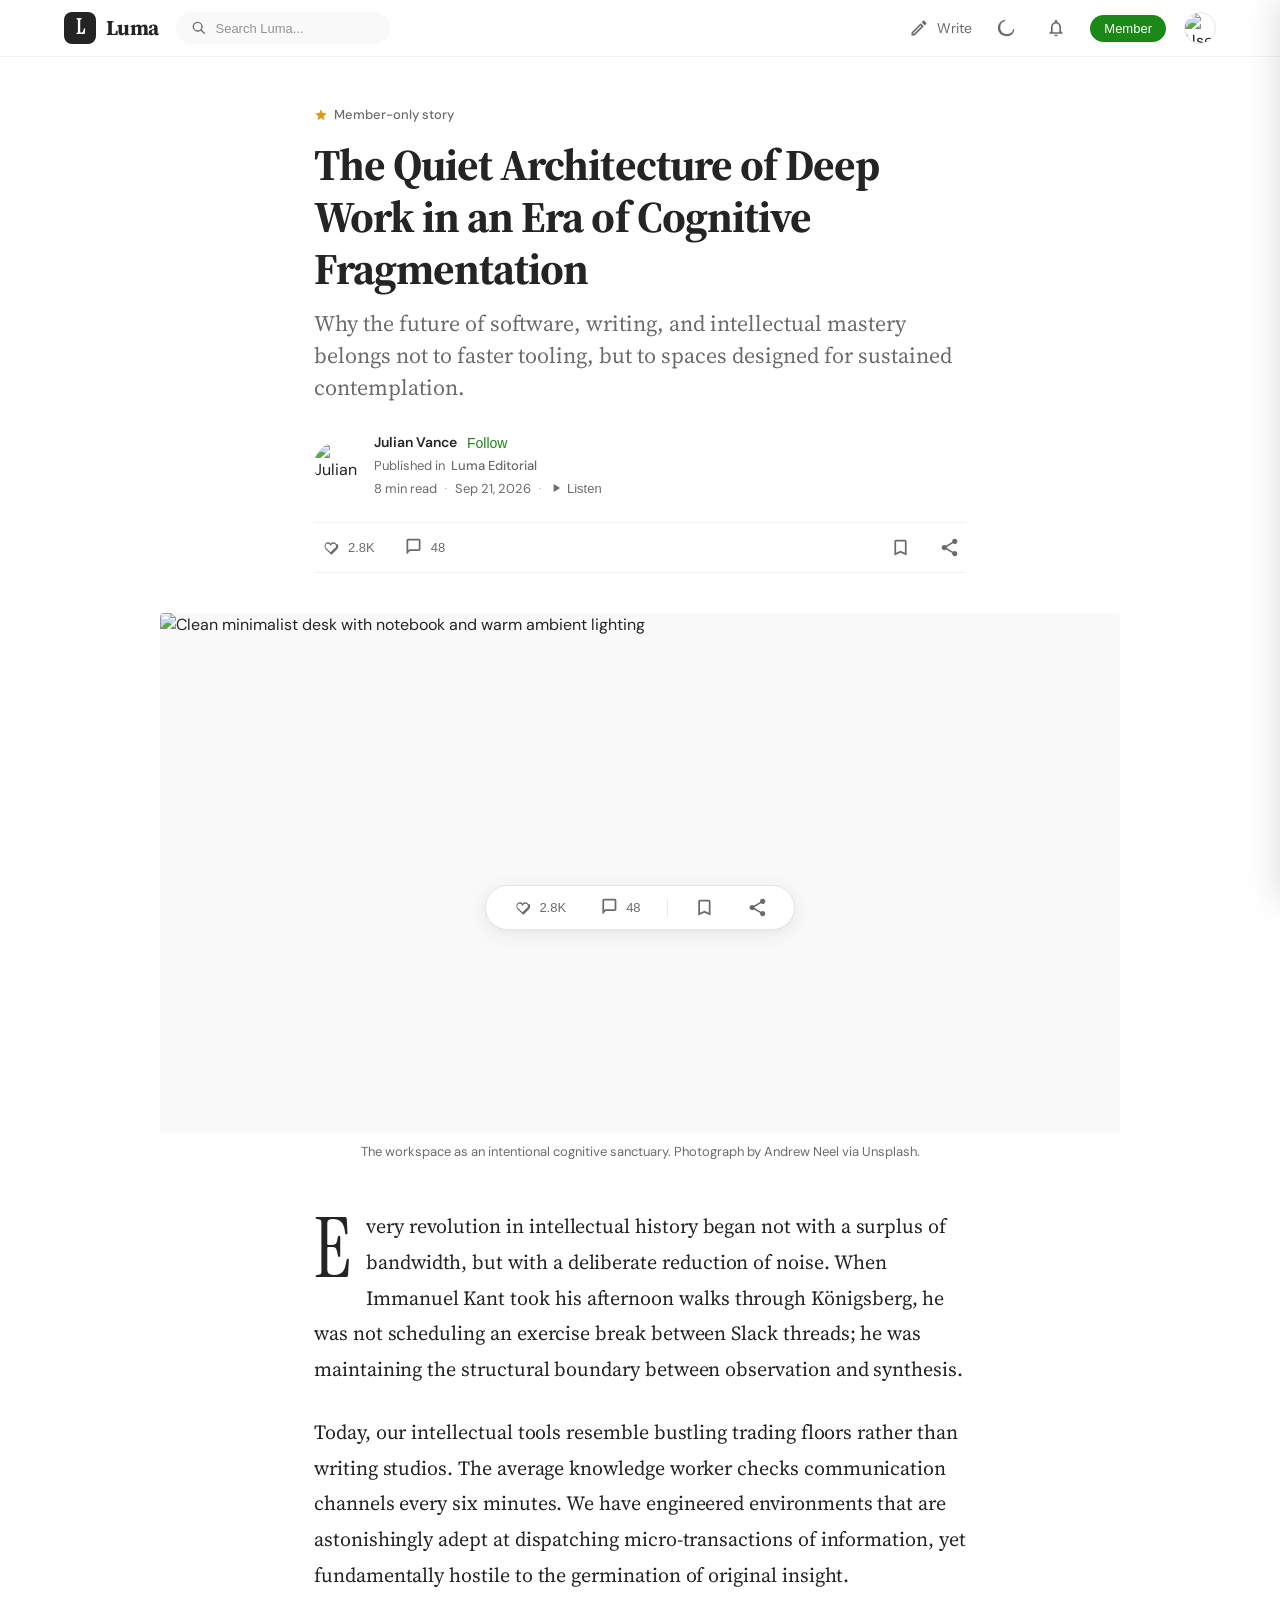
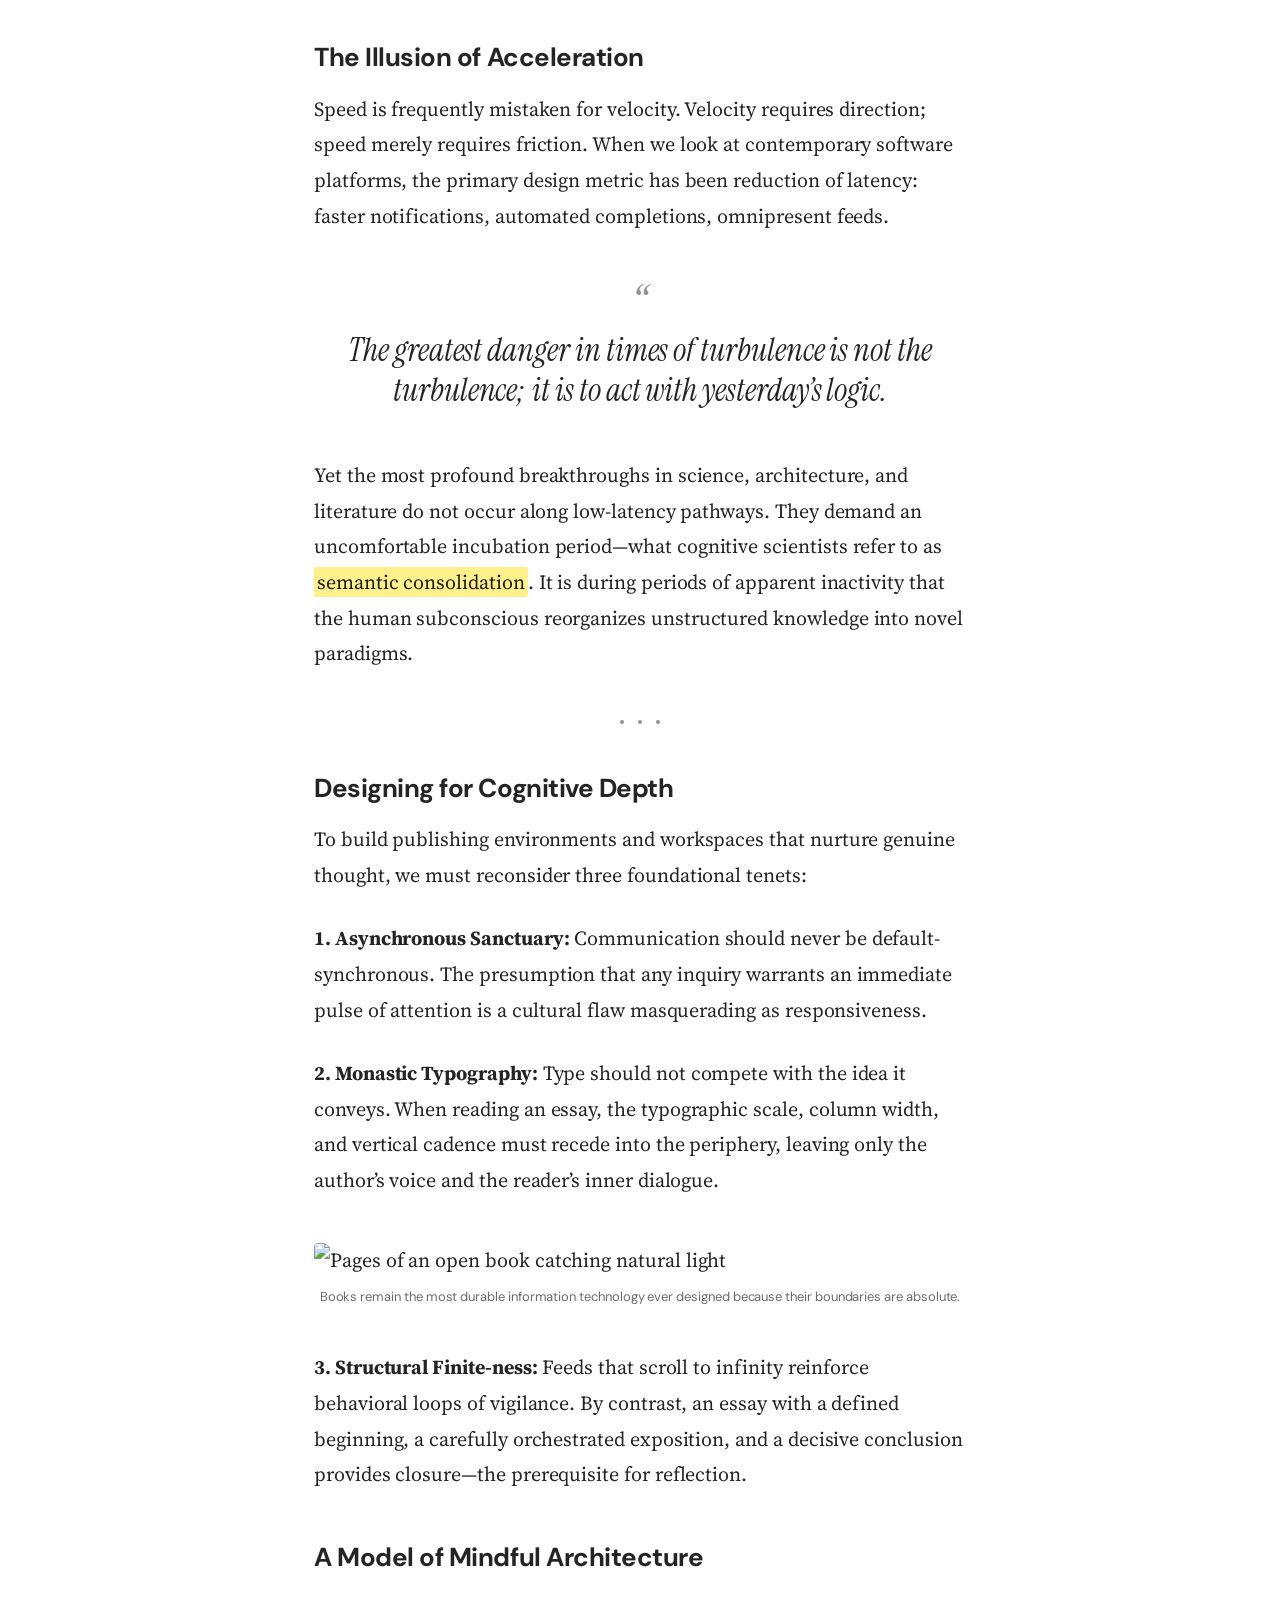
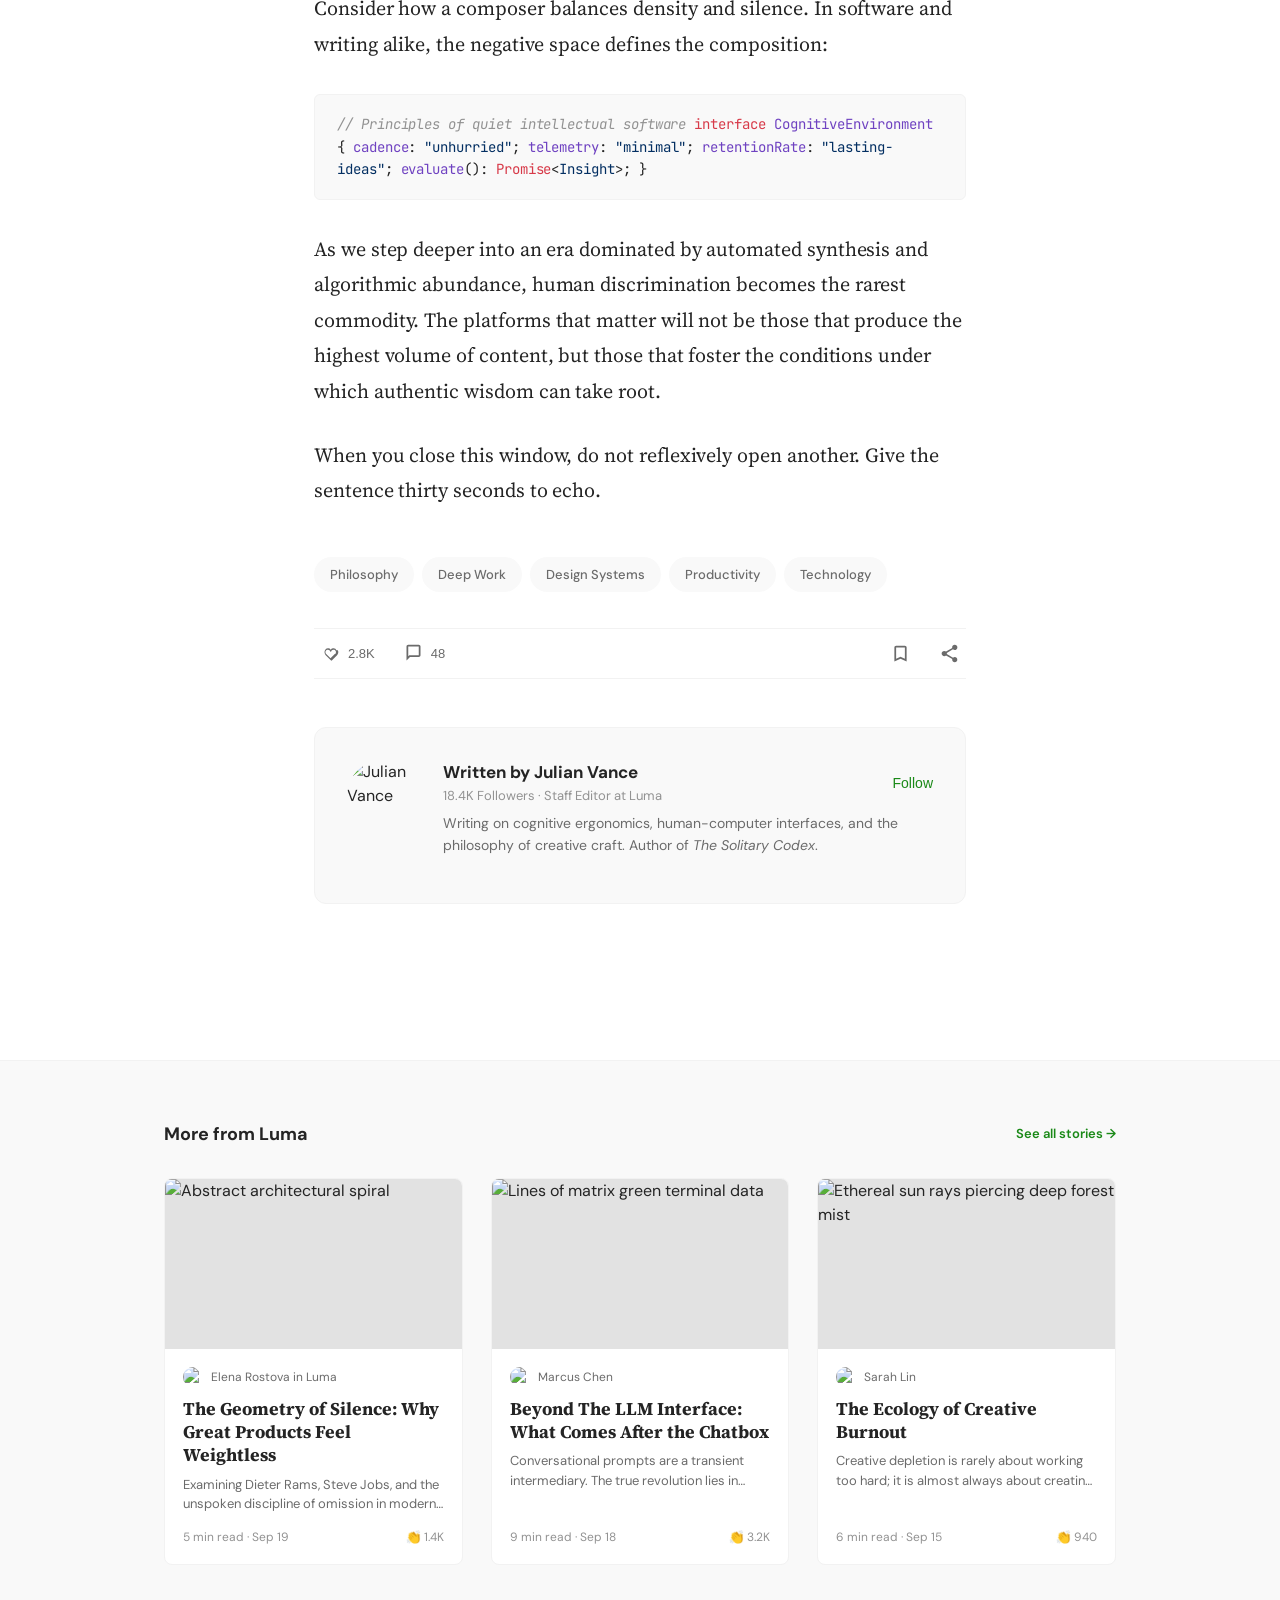
==== content.html @ 0a32ce93 "Added flies" ====
<!DOCTYPE html>
<html lang="en">
<head>
<meta charset="UTF-8">
<meta name="viewport" content="width=device-width, initial-scale=1.0">
<meta name="description" content="The Architecture of Modern Thought — An in-depth essay on cognitive clarity, deep craft, and digital spaces.">
<title>The Architecture of Modern Thought — Luma</title>
<link rel="icon" type="image/svg+xml" href="favicon.svg">

<!-- Google Fonts: Medium-grade typography pairing -->
<link rel="preconnect" href="https://fonts.googleapis.com">
<link rel="preconnect" href="https://fonts.gstatic.com" crossorigin>
<link href="https://fonts.googleapis.com/css2?family=DM+Sans:ital,opsz,wght@0,9..40,300..700;1,9..40,300..700&family=Instrument+Serif:ital@0;1&family=Source+Serif+4:ital,opsz,wght@0,8..60,300..800;1,8..60,300..800&family=JetBrains+Mono:wght@400;500&display=swap" rel="stylesheet">

<style>
/* =========================================================
   MEDIUM-STYLE DESIGN SYSTEM FOR LUMA
   ========================================================= */

:root {
    --bg: #ffffff;
    --bg-secondary: #f9f9f9;
    --surface: #ffffff;
    --text-primary: #242424;
    --text-secondary: #6b6b6b;
    --text-tertiary: #929292;
    --border-light: #f2f2f2;
    --border-subtle: #e6e6e6;
    --border-strong: #242424;
    --accent-green: #1a8917;
    --accent-green-hover: #156d12;
    --accent-green-light: #e8f3e8;
    --clap-active: #03a87c;
    --font-serif: "Source Serif 4", Georgia, Cambria, "Times New Roman", Times, serif;
    --font-sans: "DM Sans", -apple-system, BlinkMacSystemFont, "Segoe UI", Roboto, Helvetica, Arial, sans-serif;
    --font-display: "Instrument Serif", Georgia, serif;
    --font-mono: "JetBrains Mono", Menlo, Monaco, Consolas, monospace;
    --article-width: 692px;
    --breakout-width: 1000px;
    --nav-height: 57px;
    --drawer-width: 414px;
    --transition-fast: 0.15s cubic-bezier(0.2, 0, 0.2, 1);
    --transition-normal: 0.25s cubic-bezier(0.2, 0, 0.2, 1);
    --shadow-popover: 0 4px 20px rgba(0, 0, 0, 0.08), 0 1px 3px rgba(0, 0, 0, 0.04);
    --shadow-drawer: -4px 0 30px rgba(0, 0, 0, 0.12);
}

[data-theme="dark"] {
    --bg: #121212;
    --bg-secondary: #181818;
    --surface: #1e1e1e;
    --text-primary: #f0f0f0;
    --text-secondary: #a0a0a0;
    --text-tertiary: #6e6e6e;
    --border-light: #242424;
    --border-subtle: #2e2e2e;
    --border-strong: #f0f0f0;
    --accent-green: #2bb628;
    --accent-green-hover: #34cf30;
    --accent-green-light: #162916;
    --clap-active: #25d366;
    --shadow-popover: 0 4px 25px rgba(0, 0, 0, 0.5);
    --shadow-drawer: -4px 0 35px rgba(0, 0, 0, 0.6);
}

* {
    box-sizing: border-box;
    margin: 0;
    padding: 0;
}

html {
    scroll-behavior: smooth;
    text-rendering: optimizeLegibility;
    -webkit-font-smoothing: antialiased;
}

body {
    background-color: var(--bg);
    color: var(--text-primary);
    font-family: var(--font-sans);
    line-height: 1.5;
    transition: background-color var(--transition-normal), color var(--transition-normal);
}

/* Reading Progress Bar */
#readingProgress {
    position: fixed;
    top: 0;
    left: 0;
    height: 2.5px;
    width: 0%;
    background-color: var(--accent-green);
    z-index: 1100;
    transition: width 0.1s ease-out;
}

/* =========================================================
   HEADER / NAVBAR (Classic Medium Editorial Bar)
   ========================================================= */

.site-header {
    position: sticky;
    top: 0;
    z-index: 1000;
    background-color: var(--bg);
    border-bottom: 1px solid var(--border-light);
    height: var(--nav-height);
    transition: background-color var(--transition-normal), border-color var(--transition-normal);
}

.header-container {
    max-width: 1200px;
    margin: 0 auto;
    padding: 0 24px;
    height: 100%;
    display: flex;
    align-items: center;
    justify-content: space-between;
    gap: 16px;
}

.header-left {
    display: flex;
    align-items: center;
    gap: 18px;
}

.brand-link {
    display: flex;
    align-items: center;
    gap: 10px;
    text-decoration: none;
    color: inherit;
}

.brand-badge {
    width: 32px;
    height: 32px;
    background: var(--text-primary);
    color: var(--bg);
    border-radius: 8px;
    display: grid;
    place-items: center;
    font-family: var(--font-display);
    font-size: 21px;
    font-weight: bold;
    user-select: none;
}

.brand-title {
    font-family: var(--font-serif);
    font-weight: 700;
    font-size: 21px;
    letter-spacing: -0.03em;
}

.search-box {
    display: flex;
    align-items: center;
    background: var(--bg-secondary);
    border: 1px solid transparent;
    border-radius: 20px;
    padding: 7px 14px;
    gap: 8px;
    transition: border-color var(--transition-fast), background var(--transition-fast);
}

.search-box:focus-within {
    border-color: var(--border-subtle);
    background: var(--bg);
}

.search-box svg {
    width: 16px;
    height: 16px;
    fill: var(--text-secondary);
}

.search-box input {
    border: none;
    background: transparent;
    outline: none;
    font-size: 13px;
    color: var(--text-primary);
    width: 160px;
}

.search-box input::placeholder {
    color: var(--text-tertiary);
}

.header-right {
    display: flex;
    align-items: center;
    gap: 18px;
}

.write-link {
    display: inline-flex;
    align-items: center;
    gap: 8px;
    color: var(--text-secondary);
    font-size: 14px;
    text-decoration: none;
    font-weight: 400;
    transition: color var(--transition-fast);
}

.write-link:hover {
    color: var(--text-primary);
}

.write-link svg {
    width: 20px;
    height: 20px;
    fill: currentColor;
}

.icon-btn {
    background: transparent;
    border: none;
    cursor: pointer;
    color: var(--text-secondary);
    display: flex;
    align-items: center;
    justify-content: center;
    padding: 6px;
    border-radius: 50%;
    transition: color var(--transition-fast), background-color var(--transition-fast);
}

.icon-btn:hover {
    color: var(--text-primary);
    background-color: var(--bg-secondary);
}

.icon-btn svg {
    width: 20px;
    height: 20px;
    fill: currentColor;
}

.user-avatar {
    width: 32px;
    height: 32px;
    border-radius: 50%;
    object-fit: cover;
    cursor: pointer;
    border: 1px solid var(--border-subtle);
}

.upgrade-btn {
    background: var(--accent-green);
    color: #ffffff;
    border: none;
    padding: 6px 14px;
    font-size: 13px;
    font-weight: 500;
    border-radius: 18px;
    cursor: pointer;
    transition: background-color var(--transition-fast);
}

.upgrade-btn:hover {
    background: var(--accent-green-hover);
}

/* =========================================================
   MAIN ARTICLE CONTAINER
   ========================================================= */

.article-page {
    padding-top: 48px;
    padding-bottom: 96px;
}

.article-header {
    max-width: var(--article-width);
    margin: 0 auto;
    padding: 0 20px;
}

.member-badge {
    display: inline-flex;
    align-items: center;
    gap: 6px;
    font-size: 13px;
    color: var(--text-secondary);
    margin-bottom: 14px;
    font-weight: 500;
}

.member-badge svg {
    width: 14px;
    height: 14px;
    fill: #e09819;
}

.article-title {
    font-family: var(--font-serif);
    font-size: clamp(34px, 4.4vw, 44px);
    font-weight: 700;
    line-height: 1.18;
    letter-spacing: -0.022em;
    color: var(--text-primary);
    margin-bottom: 14px;
}

.article-subtitle {
    font-family: var(--font-serif);
    font-size: clamp(19px, 2.3vw, 22px);
    font-weight: 400;
    color: var(--text-secondary);
    line-height: 1.45;
    margin-bottom: 28px;
}

/* =========================================================
   AUTHOR ROW & METADATA
   ========================================================= */

.author-meta-row {
    display: flex;
    align-items: center;
    justify-content: space-between;
    gap: 16px;
    padding-bottom: 24px;
}

.author-info {
    display: flex;
    align-items: center;
    gap: 14px;
}

.author-portrait {
    width: 46px;
    height: 46px;
    border-radius: 50%;
    object-fit: cover;
}

.author-details {
    display: flex;
    flex-direction: column;
    gap: 3px;
}

.author-name-line {
    display: flex;
    align-items: center;
    gap: 10px;
}

.author-name {
    font-weight: 600;
    font-size: 14px;
    color: var(--text-primary);
    text-decoration: none;
}

.author-name:hover {
    text-decoration: underline;
}

.follow-btn {
    background: transparent;
    border: none;
    color: var(--accent-green);
    font-size: 14px;
    font-weight: 500;
    cursor: pointer;
    padding: 0;
    transition: color var(--transition-fast);
}

.follow-btn.following {
    color: var(--text-secondary);
}

.follow-btn:hover {
    color: var(--accent-green-hover);
}

.publication-info {
    font-size: 13px;
    color: var(--text-secondary);
    display: flex;
    align-items: center;
    gap: 6px;
}

.pub-link {
    color: inherit;
    text-decoration: none;
    font-weight: 500;
}

.pub-link:hover {
    text-decoration: underline;
}

.meta-details {
    font-size: 13px;
    color: var(--text-secondary);
    display: flex;
    align-items: center;
    gap: 8px;
    flex-wrap: wrap;
}

.meta-dot {
    font-size: 10px;
    color: var(--text-tertiary);
}

.listen-btn {
    background: transparent;
    border: none;
    cursor: pointer;
    display: inline-flex;
    align-items: center;
    gap: 4px;
    font-size: 13px;
    color: var(--text-secondary);
    transition: color var(--transition-fast);
}

.listen-btn:hover {
    color: var(--text-primary);
}

.listen-btn svg {
    width: 14px;
    height: 14px;
    fill: currentColor;
}

/* =========================================================
   ENGAGEMENT ACTION BARS (Top & Bottom)
   ========================================================= */

.action-bar {
    display: flex;
    align-items: center;
    justify-content: space-between;
    border-top: 1px solid var(--border-light);
    border-bottom: 1px solid var(--border-light);
    padding: 10px 0;
    margin-bottom: 40px;
    user-select: none;
}

.action-bar-left,
.action-bar-right {
    display: flex;
    align-items: center;
    gap: 16px;
}

.action-btn {
    background: transparent;
    border: none;
    cursor: pointer;
    display: inline-flex;
    align-items: center;
    gap: 7px;
    color: var(--text-secondary);
    font-size: 13px;
    font-weight: 400;
    padding: 4px 6px;
    border-radius: 4px;
    position: relative;
    transition: color var(--transition-fast);
}

.action-btn:hover {
    color: var(--text-primary);
}

.action-btn svg {
    width: 21px;
    height: 21px;
    fill: currentColor;
    transition: transform var(--transition-fast);
}

.action-btn.clapped {
    color: var(--clap-active);
}

.action-btn.clapped svg {
    transform: scale(1.1);
}

.action-btn.saved svg {
    fill: var(--text-primary);
}

/* Floating +1 Clap burst */
.clap-bubble {
    position: absolute;
    top: -24px;
    left: 8px;
    font-size: 11px;
    font-weight: 700;
    background: var(--clap-active);
    color: #ffffff;
    padding: 2px 7px;
    border-radius: 12px;
    pointer-events: none;
    animation: bubbleUp 0.65s ease-out forwards;
}

@keyframes bubbleUp {
    0% { opacity: 0; transform: translateY(8px) scale(0.7); }
    30% { opacity: 1; transform: translateY(-4px) scale(1.05); }
    100% { opacity: 0; transform: translateY(-20px) scale(0.9); }
}

/* =========================================================
   FEATURED / HERO IMAGE (Medium Breakout Style)
   ========================================================= */

.article-hero-figure {
    max-width: var(--breakout-width);
    margin: 0 auto 48px auto;
    padding: 0 20px;
}

.article-hero-img-wrap {
    width: 100%;
    border-radius: 4px;
    overflow: hidden;
    background-color: var(--bg-secondary);
    aspect-ratio: 16 / 9;
    max-height: 520px;
}

.article-hero-img-wrap img {
    width: 100%;
    height: 100%;
    object-fit: cover;
    display: block;
}

.figure-caption {
    font-size: 13px;
    color: var(--text-secondary);
    text-align: center;
    margin-top: 10px;
    font-family: var(--font-sans);
    line-height: 1.4;
}

.figure-caption a {
    color: var(--text-secondary);
    text-decoration: underline;
    text-underline-offset: 2px;
}

/* =========================================================
   ARTICLE CONTENT (Medium's Signature Reading Experience)
   ========================================================= */

.article-body {
    max-width: var(--article-width);
    margin: 0 auto;
    padding: 0 20px;
    font-family: var(--font-serif);
    font-size: 20px;
    line-height: 1.78;
    letter-spacing: -0.003em;
    color: var(--text-primary);
}

.article-body p {
    margin-bottom: 28px;
    word-break: break-word;
}

/* Drop Cap on initial paragraph */
.article-body p.lead::first-letter {
    font-family: var(--font-display);
    font-size: 5.2rem;
    float: left;
    line-height: 0.82;
    padding-right: 14px;
    padding-top: 6px;
    color: var(--text-primary);
}

.article-body h2 {
    font-family: var(--font-sans);
    font-size: 26px;
    font-weight: 700;
    line-height: 1.25;
    letter-spacing: -0.018em;
    margin-top: 48px;
    margin-bottom: 18px;
    color: var(--text-primary);
}

.article-body h3 {
    font-family: var(--font-sans);
    font-size: 21px;
    font-weight: 600;
    line-height: 1.35;
    letter-spacing: -0.012em;
    margin-top: 36px;
    margin-bottom: 14px;
    color: var(--text-primary);
}

.article-body a {
    color: var(--text-primary);
    text-decoration: underline;
    text-decoration-color: var(--text-tertiary);
    text-underline-offset: 3px;
    transition: text-decoration-color var(--transition-fast);
}

.article-body a:hover {
    text-decoration-color: var(--text-primary);
}

/* Medium Blockquote Style */
.article-body blockquote {
    border-left: 3px solid var(--text-primary);
    padding-left: 22px;
    margin: 36px 0;
    font-style: italic;
    color: var(--text-primary);
    font-size: 21px;
    line-height: 1.6;
}

/* Pullquote (Highlight thought) */
.article-body .pullquote {
    border-left: none;
    text-align: center;
    font-family: var(--font-display);
    font-size: 32px;
    line-height: 1.25;
    font-style: italic;
    color: var(--text-primary);
    margin: 48px 0;
    padding: 0 24px;
}

.article-body .pullquote::before {
    content: "“";
    font-size: 48px;
    display: block;
    line-height: 1;
    color: var(--text-tertiary);
}

/* Medium Inline Image Breakout */
.inline-figure {
    margin: 44px 0;
}

.inline-figure img {
    width: 100%;
    border-radius: 4px;
    display: block;
}

/* Three Dots Divider */
.article-divider {
    display: flex;
    align-items: center;
    justify-content: center;
    gap: 14px;
    margin: 48px 0;
}

.article-divider span {
    width: 4px;
    height: 4px;
    border-radius: 50%;
    background-color: var(--text-tertiary);
    display: inline-block;
}

/* Code Snippet Block */
.code-block {
    background: var(--bg-secondary);
    border: 1px solid var(--border-light);
    border-radius: 6px;
    padding: 18px 22px;
    font-family: var(--font-mono);
    font-size: 14px;
    line-height: 1.6;
    overflow-x: auto;
    margin: 32px 0;
    color: var(--text-primary);
}

.code-block .token-keyword { color: #d73a49; }
.code-block .token-func { color: #6f42c1; }
.code-block .token-str { color: #032f62; }
.code-block .token-comment { color: var(--text-tertiary); font-style: italic; }

/* Highlightable text */
.highlight-mark {
    background-color: #fef08a;
    color: #1e1e1e;
    padding: 1px 3px;
    border-radius: 2px;
}

[data-theme="dark"] .highlight-mark {
    background-color: #854d0e;
    color: #ffffff;
}

/* =========================================================
   ARTICLE FOOTER & TOPIC TAGS
   ========================================================= */

.article-footer {
    max-width: var(--article-width);
    margin: 48px auto 0 auto;
    padding: 0 20px;
}

.topic-tags {
    display: flex;
    flex-wrap: wrap;
    gap: 8px;
    margin-bottom: 36px;
}

.tag-pill {
    background: var(--bg-secondary);
    color: var(--text-secondary);
    font-size: 13px;
    font-weight: 500;
    padding: 8px 16px;
    border-radius: 20px;
    text-decoration: none;
    transition: background-color var(--transition-fast), color var(--transition-fast);
}

.tag-pill:hover {
    background: var(--border-subtle);
    color: var(--text-primary);
}

/* =========================================================
   AUTHOR SPOTLIGHT CARD
   ========================================================= */

.author-card-box {
    background: var(--bg-secondary);
    border-radius: 12px;
    padding: 32px;
    display: flex;
    gap: 24px;
    margin-top: 48px;
    margin-bottom: 60px;
    border: 1px solid var(--border-light);
}

.author-card-avatar {
    width: 72px;
    height: 72px;
    border-radius: 50%;
    object-fit: cover;
    flex-shrink: 0;
}

.author-card-content {
    flex-grow: 1;
}

.author-card-top {
    display: flex;
    align-items: center;
    justify-content: space-between;
    margin-bottom: 8px;
}

.author-card-name {
    font-size: 17px;
    font-weight: 700;
    color: var(--text-primary);
}

.author-card-bio {
    font-size: 14px;
    color: var(--text-secondary);
    line-height: 1.55;
    margin-bottom: 14px;
}

.author-card-stats {
    font-size: 13px;
    color: var(--text-tertiary);
    display: flex;
    align-items: center;
    gap: 16px;
}

/* =========================================================
   MORE FROM LUMA (Editorial Recommendations)
   ========================================================= */

.more-section {
    background: var(--bg-secondary);
    border-top: 1px solid var(--border-light);
    padding: 60px 0;
}

.more-container {
    max-width: var(--breakout-width);
    margin: 0 auto;
    padding: 0 24px;
}

.more-heading {
    font-size: 18px;
    font-weight: 700;
    margin-bottom: 30px;
    color: var(--text-primary);
    display: flex;
    align-items: center;
    justify-content: space-between;
}

.more-grid {
    display: grid;
    grid-template-columns: repeat(auto-fit, minmax(280px, 1fr));
    gap: 28px;
}

.more-card {
    background: var(--bg);
    border: 1px solid var(--border-light);
    border-radius: 8px;
    overflow: hidden;
    display: flex;
    flex-direction: column;
    text-decoration: none;
    color: inherit;
    transition: transform var(--transition-fast), box-shadow var(--transition-fast);
}

.more-card:hover {
    transform: translateY(-4px);
    box-shadow: var(--shadow-popover);
}

.more-card-img {
    height: 170px;
    width: 100%;
    object-fit: cover;
    background: #e2e2e2;
}

.more-card-body {
    padding: 18px;
    display: flex;
    flex-direction: column;
    flex-grow: 1;
}

.more-card-author {
    display: flex;
    align-items: center;
    gap: 8px;
    font-size: 12px;
    color: var(--text-secondary);
    margin-bottom: 10px;
}

.more-card-author img {
    width: 20px;
    height: 20px;
    border-radius: 50%;
}

.more-card-title {
    font-family: var(--font-serif);
    font-size: 18px;
    font-weight: 700;
    line-height: 1.3;
    margin-bottom: 8px;
    color: var(--text-primary);
}

.more-card-snippet {
    font-size: 13px;
    color: var(--text-secondary);
    line-height: 1.5;
    margin-bottom: 14px;
    display: -webkit-box;
    -webkit-line-clamp: 2;
    -webkit-box-orient: vertical;
    overflow: hidden;
}

.more-card-footer {
    margin-top: auto;
    display: flex;
    align-items: center;
    justify-content: space-between;
    font-size: 12px;
    color: var(--text-tertiary);
}

/* =========================================================
   RESPONSES DRAWER (Medium-Style Comments Panel)
   ========================================================= */

.drawer-backdrop {
    position: fixed;
    inset: 0;
    background: rgba(0, 0, 0, 0.4);
    z-index: 2000;
    opacity: 0;
    visibility: hidden;
    transition: opacity var(--transition-normal);
}

.drawer-backdrop.active {
    opacity: 1;
    visibility: visible;
}

.responses-drawer {
    position: fixed;
    top: 0;
    right: 0;
    width: min(var(--drawer-width), 100vw);
    height: 100vh;
    background: var(--bg);
    box-shadow: var(--shadow-drawer);
    z-index: 2100;
    transform: translateX(100%);
    transition: transform var(--transition-normal);
    display: flex;
    flex-direction: column;
}

.responses-drawer.active {
    transform: translateX(0);
}

.drawer-header {
    padding: 20px 24px;
    border-bottom: 1px solid var(--border-light);
    display: flex;
    align-items: center;
    justify-content: space-between;
}

.drawer-header h3 {
    font-size: 18px;
    font-weight: 700;
    color: var(--text-primary);
}

.drawer-body {
    padding: 24px;
    overflow-y: auto;
    flex-grow: 1;
}

.comment-editor {
    background: var(--bg-secondary);
    border: 1px solid var(--border-subtle);
    border-radius: 8px;
    padding: 14px;
    margin-bottom: 28px;
}

.comment-author-row {
    display: flex;
    align-items: center;
    gap: 10px;
    margin-bottom: 12px;
}

.comment-author-row img {
    width: 28px;
    height: 28px;
    border-radius: 50%;
}

.comment-author-row span {
    font-size: 13px;
    font-weight: 600;
    color: var(--text-primary);
}

.comment-textarea {
    width: 100%;
    border: none;
    background: transparent;
    outline: none;
    font-family: inherit;
    font-size: 14px;
    color: var(--text-primary);
    resize: vertical;
    min-height: 70px;
}

.comment-textarea::placeholder {
    color: var(--text-tertiary);
}

.comment-actions {
    display: flex;
    align-items: center;
    justify-content: flex-end;
    gap: 10px;
    margin-top: 10px;
}

.comment-cancel {
    background: transparent;
    border: none;
    color: var(--text-secondary);
    font-size: 13px;
    cursor: pointer;
    padding: 6px 12px;
}

.comment-submit {
    background: var(--accent-green);
    color: #ffffff;
    border: none;
    border-radius: 16px;
    padding: 6px 16px;
    font-size: 13px;
    font-weight: 500;
    cursor: pointer;
    transition: background-color var(--transition-fast);
}

.comment-submit:hover {
    background: var(--accent-green-hover);
}

.comments-list {
    display: flex;
    flex-direction: column;
    gap: 22px;
}

.comment-item {
    border-bottom: 1px solid var(--border-light);
    padding-bottom: 20px;
}

.comment-item-header {
    display: flex;
    align-items: center;
    justify-content: space-between;
    margin-bottom: 8px;
}

.comment-user {
    display: flex;
    align-items: center;
    gap: 10px;
}

.comment-user img {
    width: 32px;
    height: 32px;
    border-radius: 50%;
}

.comment-user-name {
    font-size: 13px;
    font-weight: 600;
    color: var(--text-primary);
}

.comment-user-date {
    font-size: 12px;
    color: var(--text-tertiary);
}

.comment-content {
    font-size: 14px;
    color: var(--text-primary);
    line-height: 1.55;
    margin-bottom: 10px;
}

.comment-footer-actions {
    display: flex;
    align-items: center;
    gap: 16px;
}

.comment-clap-btn {
    background: transparent;
    border: none;
    cursor: pointer;
    display: inline-flex;
    align-items: center;
    gap: 5px;
    font-size: 12px;
    color: var(--text-secondary);
}

.comment-clap-btn svg {
    width: 15px;
    height: 15px;
    fill: currentColor;
}

/* =========================================================
   FLOATING BOTTOM BAR (Medium-style dynamic reading bar)
   ========================================================= */

.floating-bottom-bar {
    position: fixed;
    bottom: 24px;
    left: 50%;
    transform: translateX(-50%) translateY(120%);
    background: var(--bg);
    border: 1px solid var(--border-subtle);
    box-shadow: var(--shadow-popover);
    border-radius: 30px;
    padding: 7px 20px;
    display: flex;
    align-items: center;
    gap: 20px;
    z-index: 900;
    transition: transform var(--transition-normal);
}

.floating-bottom-bar.visible {
    transform: translateX(-50%) translateY(0);
}

.floating-divider {
    height: 18px;
    width: 1px;
    background-color: var(--border-subtle);
}

/* Toast Message */
.toast-notice {
    position: fixed;
    bottom: 30px;
    right: 30px;
    background: var(--text-primary);
    color: var(--bg);
    padding: 10px 18px;
    border-radius: 8px;
    font-size: 13px;
    font-weight: 500;
    box-shadow: var(--shadow-popover);
    opacity: 0;
    transform: translateY(12px);
    transition: opacity 0.25s, transform 0.25s;
    pointer-events: none;
    z-index: 3000;
}

.toast-notice.visible {
    opacity: 1;
    transform: translateY(0);
}

/* =========================================================
   RESPONSIVE DESIGN
   ========================================================= */

@media (max-width: 768px) {
    .search-box {
        display: none;
    }
    
    .article-title {
        font-size: 30px;
    }
    
    .article-subtitle {
        font-size: 18px;
    }
    
    .article-body {
        font-size: 18px;
        line-height: 1.72;
    }
    
    .author-card-box {
        flex-direction: column;
        padding: 22px;
    }
    
    .floating-bottom-bar {
        width: calc(100% - 32px);
        justify-content: space-around;
        bottom: 16px;
    }
}
</style>
</head>

<body>

<!-- Reading Progress indicator -->
<div id="readingProgress"></div>

<!-- =========================================================
     SITE HEADER (Medium Top Navigation)
     ========================================================= -->
<header class="site-header">
    <div class="header-container">
        <div class="header-left">
            <a href="index.html" class="brand-link" title="Return to Luma Home">
                <div class="brand-badge">L</div>
                <span class="brand-title">Luma</span>
            </a>

            <div class="search-box">
                <svg viewBox="0 0 24 24"><path d="M10 2.5a7.5 7.5 0 0 1 5.964 12.048l4.744 4.744a1 1 0 0 1-1.414 1.414l-4.744-4.744A7.5 7.5 0 1 1 10 2.5zm0 2a5.5 5.5 0 1 0 0 11 5.5 5.5 0 0 0 0-11z"/></svg>
                <input type="text" placeholder="Search Luma...">
            </div>
        </div>

        <div class="header-right">
            <a href="index.html#publish" class="write-link" title="Write a story">
                <svg viewBox="0 0 24 24"><path d="M14.06 9.02l.92.92L5.92 19H5v-.92l9.06-9.06M17.66 3c-.25 0-.51.1-.7.29l-1.83 1.83 3.75 3.75 1.83-1.83a.996.996 0 0 0 0-1.41l-2.34-2.34c-.2-.2-.45-.29-.71-.29zm-3.6 3.19L3 17.25V21h3.75L17.81 9.94l-3.75-3.75z"/></svg>
                <span>Write</span>
            </a>

            <!-- Theme Toggle -->
            <button class="icon-btn" id="themeToggleBtn" title="Toggle Light/Dark Theme" aria-label="Toggle Theme">
                <svg id="themeIconSun" style="display:none;" viewBox="0 0 24 24"><path d="M12 4.5a1 1 0 0 1 1-1h0a1 1 0 0 1 1 1V6a1 1 0 0 1-1 1h0a1 1 0 0 1-1-1V4.5zM12 17a1 1 0 0 1 1 1v1.5a1 1 0 0 1-1 1h0a1 1 0 0 1-1-1V18a1 1 0 0 1 1-1zm8.5-6a1 1 0 0 1 1 1h0a1 1 0 0 1-1 1H19a1 1 0 0 1-1-1h0a1 1 0 0 1 1-1h1.5zM6 12a1 1 0 0 1-1 1H3.5a1 1 0 0 1-1-1h0a1 1 0 0 1 1-1H5a1 1 0 0 1 1 1zm11.364-5.364a1 1 0 0 1 1.414 0h0a1 1 0 0 1 0 1.414L17.72 9.108a1 1 0 0 1-1.415-1.414l1.06-1.058zM6.636 17.364a1 1 0 0 1 1.414 0h0a1 1 0 0 1 0 1.414l-1.06 1.06a1 1 0 0 1-1.414-1.414l1.06-1.06zm12.142 1.414a1 1 0 0 1-1.414 1.414l-1.06-1.06a1 1 0 0 1 1.414-1.414l1.06 1.06zM7.697 7.697a1 1 0 0 1-1.414-1.414l1.06-1.06a1 1 0 0 1 1.414 1.414l-1.06 1.06zM12 8a4 4 0 1 0 0 8 4 4 0 0 0 0-8z"/></svg>
                <svg id="themeIconMoon" viewBox="0 0 24 24"><path d="M12.3 2a10 10 0 0 0-.19 20 10.04 10.04 0 0 0 9.89-7.58 1 1 0 0 0-1.21-1.22 8 8 0 1 1-9.7-9.7 1 1 0 0 0-1.21-1.22A10.1 10.1 0 0 0 12.3 2z"/></svg>
            </button>

            <!-- Notifications -->
            <button class="icon-btn" title="Notifications" aria-label="Notifications">
                <svg viewBox="0 0 24 24"><path d="M12 22c1.1 0 2-.9 2-2h-4c0 1.1.9 2 2 2zm6-6v-5c0-3.07-1.63-5.64-4.5-6.32V4c0-.83-.67-1.5-1.5-1.5s-1.5.67-1.5 1.5v.68C7.64 5.36 6 7.92 6 11v5l-2 2v1h16v-1l-2-2zm-2 1H8v-6c0-2.48 1.51-4.5 4-4.5s4 2.02 4 4.5v6z"/></svg>
            </button>

            <button class="upgrade-btn">Member</button>

            <img class="user-avatar" src="https://images.unsplash.com/photo-1534528741775-53994a69daeb?auto=format&fit=crop&w=120&q=80" alt="User Profile" title="Account profile">
        </div>
    </div>
</header>

<!-- =========================================================
     ARTICLE READING CONTENT
     ========================================================= -->
<main class="article-page">
    <article>
        <!-- Header -->
        <header class="article-header">
            <div class="member-badge">
                <svg viewBox="0 0 24 24"><path d="M12 17.27L18.18 21l-1.64-7.03L22 9.24l-7.19-.61L12 2 9.19 8.63 2 9.24l5.46 4.73L5.82 21z"/></svg>
                <span>Member-only story</span>
            </div>

            <h1 class="article-title">The Quiet Architecture of Deep Work in an Era of Cognitive Fragmentation</h1>

            <p class="article-subtitle">
                Why the future of software, writing, and intellectual mastery belongs not to faster tooling, but to spaces designed for sustained contemplation.
            </p>

            <!-- Author info line -->
            <div class="author-meta-row">
                <div class="author-info">
                    <img class="author-portrait" src="https://images.unsplash.com/photo-1507003211169-0a1dd7228f2d?auto=format&fit=crop&w=150&q=80" alt="Julian Vance">
                    <div class="author-details">
                        <div class="author-name-line">
                            <a href="#author" class="author-name">Julian Vance</a>
                            <button class="follow-btn" id="topFollowBtn">Follow</button>
                        </div>
                        <div class="publication-info">
                            <span>Published in</span>
                            <a href="index.html" class="pub-link">Luma Editorial</a>
                        </div>
                        <div class="meta-details">
                            <span>8 min read</span>
                            <span class="meta-dot">·</span>
                            <span>Sep 21, 2026</span>
                            <span class="meta-dot">·</span>
                            <button class="listen-btn" id="listenBtn">
                                <svg viewBox="0 0 24 24"><path d="M8 5v14l11-7z"/></svg>
                                <span>Listen</span>
                            </button>
                        </div>
                    </div>
                </div>
            </div>

            <!-- Top Action Bar -->
            <div class="action-bar" id="topActionBar">
                <div class="action-bar-left">
                    <button class="action-btn clap-action-btn" title="Clap for this story">
                        <svg viewBox="0 0 24 24"><path d="M18.8 8.41a3.53 3.53 0 0 0-3.32-2.31h-.34a3.5 3.5 0 0 0-2.88 1.5 3.5 3.5 0 0 0-2.89-1.5h-.34A3.53 3.53 0 0 0 5.7 8.41c-.96 1.77-.6 4.07.87 5.56l5.77 5.86a.996.996 0 0 0 1.41 0l5.77-5.86c1.47-1.49 1.83-3.79.87-5.56zm-1.89 4.15L12 17.55l-4.91-4.99c-.93-.94-1.16-2.39-.56-3.51.54-1.02 1.6-1.57 2.76-1.46 1.13.11 2.07.89 2.42 1.99.16.49.88.49 1.04 0 .35-1.1 1.29-1.88 2.42-1.99 1.16-.11 2.22.44 2.76 1.46.6 1.12.37 2.57-.56 3.51z"/></svg>
                        <span class="clap-count">2.8K</span>
                    </button>

                    <button class="action-btn comment-action-btn" title="View responses">
                        <svg viewBox="0 0 24 24"><path d="M18 2H6c-1.1 0-2 .9-2 2v16l4-4h10c1.1 0 2-.9 2-2V4c0-1.1-.9-2-2-2zm0 12H7.17L6 15.17V4h12v10z"/></svg>
                        <span class="comment-count">48</span>
                    </button>
                </div>

                <div class="action-bar-right">
                    <button class="action-btn bookmark-action-btn" title="Save story">
                        <svg viewBox="0 0 24 24"><path d="M17 3H7c-1.1 0-2 .9-2 2v16l7-3 7 3V5c0-1.1-.9-2-2-2zm0 15l-5-2.18L7 18V5h10v13z"/></svg>
                    </button>

                    <button class="action-btn share-action-btn" title="Copy share link">
                        <svg viewBox="0 0 24 24"><path d="M18 16.08c-.76 0-1.44.3-1.96.77L8.91 12.7c.05-.23.09-.46.09-.7s-.04-.47-.09-.7l7.05-4.11c.54.5 1.25.81 2.04.81 1.66 0 3-1.34 3-3s-1.34-3-3-3-3 1.34-3 3c0 .24.04.47.09.7L8.04 9.81C7.5 9.31 6.79 9 6 9c-1.66 0-3 1.34-3 3s1.34 3 3 3c.79 0 1.5-.31 2.04-.81l7.12 4.16c-.05.21-.08.43-.08.65 0 1.61 1.31 2.92 2.92 2.92s2.92-1.31 2.92-2.92c0-1.61-1.31-2.92-2.92-2.92z"/></svg>
                    </button>
                </div>
            </div>
        </header>

        <!-- Hero Breakout Figure -->
        <figure class="article-hero-figure">
            <div class="article-hero-img-wrap">
                <img src="https://images.unsplash.com/photo-1499750310107-5fef28a66643?auto=format&fit=crop&w=1600&q=85" alt="Clean minimalist desk with notebook and warm ambient lighting">
            </div>
            <figcaption class="figure-caption">
                The workspace as an intentional cognitive sanctuary. Photograph by Andrew Neel via Unsplash.
            </figcaption>
        </figure>

        <!-- Main Body Prose -->
        <div class="article-body">
            <p class="lead">
                Every revolution in intellectual history began not with a surplus of bandwidth, but with a deliberate reduction of noise. When Immanuel Kant took his afternoon walks through Königsberg, he was not scheduling an exercise break between Slack threads; he was maintaining the structural boundary between observation and synthesis.
            </p>

            <p>
                Today, our intellectual tools resemble bustling trading floors rather than writing studios. The average knowledge worker checks communication channels every six minutes. We have engineered environments that are astonishingly adept at dispatching micro-transactions of information, yet fundamentally hostile to the germination of original insight.
            </p>

            <h2>The Illusion of Acceleration</h2>

            <p>
                Speed is frequently mistaken for velocity. Velocity requires direction; speed merely requires friction. When we look at contemporary software platforms, the primary design metric has been reduction of latency: faster notifications, automated completions, omnipresent feeds.
            </p>

            <blockquote class="pullquote">
                The greatest danger in times of turbulence is not the turbulence; it is to act with yesterday’s logic.
            </blockquote>

            <p>
                Yet the most profound breakthroughs in science, architecture, and literature do not occur along low-latency pathways. They demand an uncomfortable incubation period—what cognitive scientists refer to as <span class="highlight-mark">semantic consolidation</span>. It is during periods of apparent inactivity that the human subconscious reorganizes unstructured knowledge into novel paradigms.
            </p>

            <div class="article-divider">
                <span></span><span></span><span></span>
            </div>

            <h2>Designing for Cognitive Depth</h2>

            <p>
                To build publishing environments and workspaces that nurture genuine thought, we must reconsider three foundational tenets:
            </p>

            <p>
                <strong>1. Asynchronous Sanctuary:</strong> Communication should never be default-synchronous. The presumption that any inquiry warrants an immediate pulse of attention is a cultural flaw masquerading as responsiveness.
            </p>

            <p>
                <strong>2. Monastic Typography:</strong> Type should not compete with the idea it conveys. When reading an essay, the typographic scale, column width, and vertical cadence must recede into the periphery, leaving only the author’s voice and the reader’s inner dialogue.
            </p>

            <!-- Inline Graphic / Visual Break -->
            <figure class="inline-figure">
                <img src="https://images.unsplash.com/photo-1457369804613-52c61a468e7d?auto=format&fit=crop&w=1200&q=80" alt="Pages of an open book catching natural light">
                <figcaption class="figure-caption">Books remain the most durable information technology ever designed because their boundaries are absolute.</figcaption>
            </figure>

            <p>
                <strong>3. Structural Finite-ness:</strong> Feeds that scroll to infinity reinforce behavioral loops of vigilance. By contrast, an essay with a defined beginning, a carefully orchestrated exposition, and a decisive conclusion provides closure—the prerequisite for reflection.
            </p>

            <h2>A Model of Mindful Architecture</h2>

            <p>
                Consider how a composer balances density and silence. In software and writing alike, the negative space defines the composition:
            </p>

            <div class="code-block">
<span class="token-comment">// Principles of quiet intellectual software</span>
<span class="token-keyword">interface</span> <span class="token-func">CognitiveEnvironment</span> {
    <span class="token-func">cadence</span>: <span class="token-str">"unhurried"</span>;
    <span class="token-func">telemetry</span>: <span class="token-str">"minimal"</span>;
    <span class="token-func">retentionRate</span>: <span class="token-str">"lasting-ideas"</span>;
    <span class="token-func">evaluate</span>(): <span class="token-keyword">Promise</span>&lt;<span class="token-str">Insight</span>&gt;;
}
            </div>

            <p>
                As we step deeper into an era dominated by automated synthesis and algorithmic abundance, human discrimination becomes the rarest commodity. The platforms that matter will not be those that produce the highest volume of content, but those that foster the conditions under which authentic wisdom can take root.
            </p>

            <p>
                When you close this window, do not reflexively open another. Give the sentence thirty seconds to echo.
            </p>
        </div>

        <!-- Article Footer / Topic Tags -->
        <footer class="article-footer">
            <div class="topic-tags">
                <a href="#tag" class="tag-pill">Philosophy</a>
                <a href="#tag" class="tag-pill">Deep Work</a>
                <a href="#tag" class="tag-pill">Design Systems</a>
                <a href="#tag" class="tag-pill">Productivity</a>
                <a href="#tag" class="tag-pill">Technology</a>
            </div>

            <!-- Bottom Action Bar -->
            <div class="action-bar">
                <div class="action-bar-left">
                    <button class="action-btn clap-action-btn" title="Clap for this story">
                        <svg viewBox="0 0 24 24"><path d="M18.8 8.41a3.53 3.53 0 0 0-3.32-2.31h-.34a3.5 3.5 0 0 0-2.88 1.5 3.5 3.5 0 0 0-2.89-1.5h-.34A3.53 3.53 0 0 0 5.7 8.41c-.96 1.77-.6 4.07.87 5.56l5.77 5.86a.996.996 0 0 0 1.41 0l5.77-5.86c1.47-1.49 1.83-3.79.87-5.56zm-1.89 4.15L12 17.55l-4.91-4.99c-.93-.94-1.16-2.39-.56-3.51.54-1.02 1.6-1.57 2.76-1.46 1.13.11 2.07.89 2.42 1.99.16.49.88.49 1.04 0 .35-1.1 1.29-1.88 2.42-1.99 1.16-.11 2.22.44 2.76 1.46.6 1.12.37 2.57-.56 3.51z"/></svg>
                        <span class="clap-count">2.8K</span>
                    </button>

                    <button class="action-btn comment-action-btn" title="View responses">
                        <svg viewBox="0 0 24 24"><path d="M18 2H6c-1.1 0-2 .9-2 2v16l4-4h10c1.1 0 2-.9 2-2V4c0-1.1-.9-2-2-2zm0 12H7.17L6 15.17V4h12v10z"/></svg>
                        <span class="comment-count">48</span>
                    </button>
                </div>

                <div class="action-bar-right">
                    <button class="action-btn bookmark-action-btn" title="Save story">
                        <svg viewBox="0 0 24 24"><path d="M17 3H7c-1.1 0-2 .9-2 2v16l7-3 7 3V5c0-1.1-.9-2-2-2zm0 15l-5-2.18L7 18V5h10v13z"/></svg>
                    </button>

                    <button class="action-btn share-action-btn" title="Copy share link">
                        <svg viewBox="0 0 24 24"><path d="M18 16.08c-.76 0-1.44.3-1.96.77L8.91 12.7c.05-.23.09-.46.09-.7s-.04-.47-.09-.7l7.05-4.11c.54.5 1.25.81 2.04.81 1.66 0 3-1.34 3-3s-1.34-3-3-3-3 1.34-3 3c0 .24.04.47.09.7L8.04 9.81C7.5 9.31 6.79 9 6 9c-1.66 0-3 1.34-3 3s1.34 3 3 3c.79 0 1.5-.31 2.04-.81l7.12 4.16c-.05.21-.08.43-.08.65 0 1.61 1.31 2.92 2.92 2.92s2.92-1.31 2.92-2.92c0-1.61-1.31-2.92-2.92-2.92z"/></svg>
                    </button>
                </div>
            </div>

            <!-- Author Bio Spotlight Card -->
            <div class="author-card-box" id="author">
                <img class="author-card-avatar" src="https://images.unsplash.com/photo-1507003211169-0a1dd7228f2d?auto=format&fit=crop&w=200&q=80" alt="Julian Vance">
                <div class="author-card-content">
                    <div class="author-card-top">
                        <div>
                            <div class="author-card-name">Written by Julian Vance</div>
                            <div class="author-card-stats">18.4K Followers · Staff Editor at Luma</div>
                        </div>
                        <button class="follow-btn" id="bottomFollowBtn">Follow</button>
                    </div>
                    <p class="author-card-bio">
                        Writing on cognitive ergonomics, human-computer interfaces, and the philosophy of creative craft. Author of <em>The Solitary Codex</em>.
                    </p>
                </div>
            </div>
        </footer>
    </article>
</main>

<!-- =========================================================
     RECOMMENDED STORIES (Medium "More From" Section)
     ========================================================= -->
<section class="more-section">
    <div class="more-container">
        <div class="more-heading">
            <span>More from Luma</span>
            <a href="index.html" style="font-size:13px; color:var(--accent-green); text-decoration:none; font-weight:600;">See all stories &rarr;</a>
        </div>

        <div class="more-grid">
            <!-- Card 1 -->
            <a href="content.html" class="more-card">
                <img class="more-card-img" src="https://images.unsplash.com/photo-1513542789411-b6a5d4f31634?auto=format&fit=crop&w=600&q=80" alt="Abstract architectural spiral">
                <div class="more-card-body">
                    <div class="more-card-author">
                        <img src="https://images.unsplash.com/photo-1534528741775-53994a69daeb?auto=format&fit=crop&w=60&q=80" alt="Elena Rostova">
                        <span>Elena Rostova in Luma</span>
                    </div>
                    <h4 class="more-card-title">The Geometry of Silence: Why Great Products Feel Weightless</h4>
                    <p class="more-card-snippet">Examining Dieter Rams, Steve Jobs, and the unspoken discipline of omission in modern industrial design.</p>
                    <div class="more-card-footer">
                        <span>5 min read · Sep 19</span>
                        <span>👏 1.4K</span>
                    </div>
                </div>
            </a>

            <!-- Card 2 -->
            <a href="content.html" class="more-card">
                <img class="more-card-img" src="https://images.unsplash.com/photo-1526374965328-7f61d4dc18c5?auto=format&fit=crop&w=600&q=80" alt="Lines of matrix green terminal data">
                <div class="more-card-body">
                    <div class="more-card-author">
                        <img src="https://images.unsplash.com/photo-1500648767791-00dcc994a43e?auto=format&fit=crop&w=60&q=80" alt="Marcus Chen">
                        <span>Marcus Chen</span>
                    </div>
                    <h4 class="more-card-title">Beyond The LLM Interface: What Comes After the Chatbox</h4>
                    <p class="more-card-snippet">Conversational prompts are a transient intermediary. The true revolution lies in generative canvas architectures.</p>
                    <div class="more-card-footer">
                        <span>9 min read · Sep 18</span>
                        <span>👏 3.2K</span>
                    </div>
                </div>
            </a>

            <!-- Card 3 -->
            <a href="content.html" class="more-card">
                <img class="more-card-img" src="https://images.unsplash.com/photo-1447752875215-b2761acb3c5d?auto=format&fit=crop&w=600&q=80" alt="Ethereal sun rays piercing deep forest mist">
                <div class="more-card-body">
                    <div class="more-card-author">
                        <img src="https://images.unsplash.com/photo-1494790108377-be9c29b29330?auto=format&fit=crop&w=60&q=80" alt="Sarah Lin">
                        <span>Sarah Lin</span>
                    </div>
                    <h4 class="more-card-title">The Ecology of Creative Burnout</h4>
                    <p class="more-card-snippet">Creative depletion is rarely about working too hard; it is almost always about creating without receiving nourishment.</p>
                    <div class="more-card-footer">
                        <span>6 min read · Sep 15</span>
                        <span>👏 940</span>
                    </div>
                </div>
            </a>
        </div>
    </div>
</section>

<!-- =========================================================
     MEDIUM RESPONSES DRAWER (Sidebar slide-over comments)
     ========================================================= -->
<div class="drawer-backdrop" id="drawerBackdrop"></div>

<aside class="responses-drawer" id="responsesDrawer" aria-label="Article Responses">
    <div class="drawer-header">
        <h3>Responses (<span id="drawerCommentCount">3</span>)</h3>
        <button class="icon-btn" id="closeDrawerBtn" aria-label="Close Responses">
            <svg viewBox="0 0 24 24"><path d="M19 6.41L17.59 5 12 10.59 6.41 5 5 6.41 10.59 12 5 17.59 6.41 19 12 13.41 17.59 19 19 17.59 13.41 12z"/></svg>
        </button>
    </div>

    <div class="drawer-body">
        <!-- New Comment Editor -->
        <div class="comment-editor">
            <div class="comment-author-row">
                <img src="https://images.unsplash.com/photo-1534528741775-53994a69daeb?auto=format&fit=crop&w=80&q=80" alt="You">
                <span>You</span>
            </div>
            <textarea class="comment-textarea" id="newCommentInput" placeholder="What are your thoughts?"></textarea>
            <div class="comment-actions">
                <button class="comment-cancel" id="cancelCommentBtn">Cancel</button>
                <button class="comment-submit" id="submitCommentBtn">Respond</button>
            </div>
        </div>

        <!-- Comments Stream -->
        <div class="comments-list" id="commentsList">
            <!-- Comment 1 -->
            <div class="comment-item">
                <div class="comment-item-header">
                    <div class="comment-user">
                        <img src="https://images.unsplash.com/photo-1494790108377-be9c29b29330?auto=format&fit=crop&w=80&q=80" alt="Dr. Maya Patel">
                        <div>
                            <div class="comment-user-name">Dr. Maya Patel</div>
                            <div class="comment-user-date">2 days ago</div>
                        </div>
                    </div>
                </div>
                <p class="comment-content">
                    The distinction you draw between latency and velocity is brilliant. In neuroscience, we consistently observe that high-frequency task switching degrades hippocampal consolidation. Thank you for putting words to what so many of us feel.
                </p>
                <div class="comment-footer-actions">
                    <button class="comment-clap-btn">
                        <svg viewBox="0 0 24 24"><path d="M18.8 8.41a3.53 3.53 0 0 0-3.32-2.31h-.34a3.5 3.5 0 0 0-2.88 1.5 3.5 3.5 0 0 0-2.89-1.5h-.34A3.53 3.53 0 0 0 5.7 8.41c-.96 1.77-.6 4.07.87 5.56l5.77 5.86a.996.996 0 0 0 1.41 0l5.77-5.86c1.47-1.49 1.83-3.79.87-5.56z"/></svg>
                        <span>84</span>
                    </button>
                    <button class="comment-cancel" style="padding:0;">Reply</button>
                </div>
            </div>

            <!-- Comment 2 -->
            <div class="comment-item">
                <div class="comment-item-header">
                    <div class="comment-user">
                        <img src="https://images.unsplash.com/photo-1500648767791-00dcc994a43e?auto=format&fit=crop&w=80&q=80" alt="Thomas Lindqvist">
                        <div>
                            <div class="comment-user-name">Thomas Lindqvist</div>
                            <div class="comment-user-date">Yesterday</div>
                        </div>
                    </div>
                </div>
                <p class="comment-content">
                    "When you close this window, do not reflexively open another." That line caught me off guard. Literally guilty of having 38 tabs open right now. Closing 37 of them immediately.
                </p>
                <div class="comment-footer-actions">
                    <button class="comment-clap-btn">
                        <svg viewBox="0 0 24 24"><path d="M18.8 8.41a3.53 3.53 0 0 0-3.32-2.31h-.34a3.5 3.5 0 0 0-2.88 1.5 3.5 3.5 0 0 0-2.89-1.5h-.34A3.53 3.53 0 0 0 5.7 8.41c-.96 1.77-.6 4.07.87 5.56l5.77 5.86a.996.996 0 0 0 1.41 0l5.77-5.86c1.47-1.49 1.83-3.79.87-5.56z"/></svg>
                        <span>42</span>
                    </button>
                    <button class="comment-cancel" style="padding:0;">Reply</button>
                </div>
            </div>

            <!-- Comment 3 -->
            <div class="comment-item">
                <div class="comment-item-header">
                    <div class="comment-user">
                        <img src="https://images.unsplash.com/photo-1517841905240-472988babdf9?auto=format&fit=crop&w=80&q=80" alt="Clara Vance">
                        <div>
                            <div class="comment-user-name">Clara Vance</div>
                            <div class="comment-user-date">5 hours ago</div>
                        </div>
                    </div>
                </div>
                <p class="comment-content">
                    Monastic typography is such a great phrase. The reading experience on this page itself embodies the exact thesis of the article.
                </p>
                <div class="comment-footer-actions">
                    <button class="comment-clap-btn">
                        <svg viewBox="0 0 24 24"><path d="M18.8 8.41a3.53 3.53 0 0 0-3.32-2.31h-.34a3.5 3.5 0 0 0-2.88 1.5 3.5 3.5 0 0 0-2.89-1.5h-.34A3.53 3.53 0 0 0 5.7 8.41c-.96 1.77-.6 4.07.87 5.56l5.77 5.86a.996.996 0 0 0 1.41 0l5.77-5.86c1.47-1.49 1.83-3.79.87-5.56z"/></svg>
                        <span>19</span>
                    </button>
                    <button class="comment-cancel" style="padding:0;">Reply</button>
                </div>
            </div>
        </div>
    </div>
</aside>

<!-- =========================================================
     FLOATING DYNAMIC BOTTOM ACTION BAR
     ========================================================= -->
<div class="floating-bottom-bar" id="floatingBottomBar">
    <button class="action-btn clap-action-btn" title="Clap for this story">
        <svg viewBox="0 0 24 24"><path d="M18.8 8.41a3.53 3.53 0 0 0-3.32-2.31h-.34a3.5 3.5 0 0 0-2.88 1.5 3.5 3.5 0 0 0-2.89-1.5h-.34A3.53 3.53 0 0 0 5.7 8.41c-.96 1.77-.6 4.07.87 5.56l5.77 5.86a.996.996 0 0 0 1.41 0l5.77-5.86c1.47-1.49 1.83-3.79.87-5.56zm-1.89 4.15L12 17.55l-4.91-4.99c-.93-.94-1.16-2.39-.56-3.51.54-1.02 1.6-1.57 2.76-1.46 1.13.11 2.07.89 2.42 1.99.16.49.88.49 1.04 0 .35-1.1 1.29-1.88 2.42-1.99 1.16-.11 2.22.44 2.76 1.46.6 1.12.37 2.57-.56 3.51z"/></svg>
        <span class="clap-count">2.8K</span>
    </button>

    <button class="action-btn comment-action-btn" title="View responses">
        <svg viewBox="0 0 24 24"><path d="M18 2H6c-1.1 0-2 .9-2 2v16l4-4h10c1.1 0 2-.9 2-2V4c0-1.1-.9-2-2-2zm0 12H7.17L6 15.17V4h12v10z"/></svg>
        <span class="comment-count">48</span>
    </button>

    <div class="floating-divider"></div>

    <button class="action-btn bookmark-action-btn" title="Save story">
        <svg viewBox="0 0 24 24"><path d="M17 3H7c-1.1 0-2 .9-2 2v16l7-3 7 3V5c0-1.1-.9-2-2-2zm0 15l-5-2.18L7 18V5h10v13z"/></svg>
    </button>

    <button class="action-btn share-action-btn" title="Copy share link">
        <svg viewBox="0 0 24 24"><path d="M18 16.08c-.76 0-1.44.3-1.96.77L8.91 12.7c.05-.23.09-.46.09-.7s-.04-.47-.09-.7l7.05-4.11c.54.5 1.25.81 2.04.81 1.66 0 3-1.34 3-3s-1.34-3-3-3-3 1.34-3 3c0 .24.04.47.09.7L8.04 9.81C7.5 9.31 6.79 9 6 9c-1.66 0-3 1.34-3 3s1.34 3 3 3c.79 0 1.5-.31 2.04-.81l7.12 4.16c-.05.21-.08.43-.08.65 0 1.61 1.31 2.92 2.92 2.92s2.92-1.31 2.92-2.92c0-1.61-1.31-2.92-2.92-2.92z"/></svg>
    </button>
</div>

<!-- Toast notification element -->
<div class="toast-notice" id="toastNotice">Link copied to clipboard</div>

<!-- =========================================================
     INTERACTIVITY JAVASCRIPT
     ========================================================= -->
<script>
document.addEventListener('DOMContentLoaded', () => {
    // 1. Reading Progress Bar
    const progressBar = document.getElementById('readingProgress');
    window.addEventListener('scroll', () => {
        const totalHeight = document.documentElement.scrollHeight - window.innerHeight;
        const progress = totalHeight > 0 ? (window.scrollY / totalHeight) * 100 : 0;
        progressBar.style.width = Math.min(progress, 100) + '%';
    });

    // 2. Theme Toggle (Sync with system / preference)
    const themeToggleBtn = document.getElementById('themeToggleBtn');
    const sunIcon = document.getElementById('themeIconSun');
    const moonIcon = document.getElementById('themeIconMoon');

    const updateThemeIcons = (theme) => {
        if (theme === 'dark') {
            sunIcon.style.display = 'block';
            moonIcon.style.display = 'none';
        } else {
            sunIcon.style.display = 'none';
            moonIcon.style.display = 'block';
        }
    };

    const savedTheme = localStorage.getItem('luma-theme') || 
        (window.matchMedia('(prefers-color-scheme: dark)').matches ? 'dark' : 'light');
    
    if (savedTheme === 'dark') {
        document.documentElement.setAttribute('data-theme', 'dark');
    }
    updateThemeIcons(savedTheme);

    themeToggleBtn.addEventListener('click', () => {
        const current = document.documentElement.getAttribute('data-theme');
        const target = current === 'dark' ? 'light' : 'dark';
        if (target === 'dark') {
            document.documentElement.setAttribute('data-theme', 'dark');
        } else {
            document.documentElement.removeAttribute('data-theme');
        }
        localStorage.setItem('luma-theme', target);
        updateThemeIcons(target);
    });

    // 3. Interactive Claps Logic (with +1 burst & counter sync)
    let clapBaseCount = 2814;
    let userClaps = 0;
    const maxUserClaps = 50;

    const clapBtns = document.querySelectorAll('.clap-action-btn');
    const clapCounters = document.querySelectorAll('.clap-count');

    const formatClaps = (count) => {
        return count >= 1000 ? (count / 1000).toFixed(1) + 'K' : count;
    };

    clapBtns.forEach(btn => {
        btn.addEventListener('click', (e) => {
            if (userClaps >= maxUserClaps) {
                showToast('Maximum 50 claps reached!');
                return;
            }

            userClaps++;
            clapBaseCount++;

            // Bubble animation
            const bubble = document.createElement('span');
            bubble.className = 'clap-bubble';
            bubble.textContent = `+${userClaps}`;
            btn.appendChild(bubble);
            setTimeout(() => bubble.remove(), 700);

            // Sync all clap counters on page
            clapCounters.forEach(c => c.textContent = formatClaps(clapBaseCount));
            clapBtns.forEach(b => b.classList.add('clapped'));
        });
    });

    // 4. Follow Button Toggle (Top & Bottom)
    const followBtns = [document.getElementById('topFollowBtn'), document.getElementById('bottomFollowBtn')];
    let isFollowing = false;

    followBtns.forEach(btn => {
        if (!btn) return;
        btn.addEventListener('click', () => {
            isFollowing = !isFollowing;
            followBtns.forEach(b => {
                if (!b) return;
                if (isFollowing) {
                    b.textContent = 'Following';
                    b.classList.add('following');
                } else {
                    b.textContent = 'Follow';
                    b.classList.remove('following');
                }
            });
            showToast(isFollowing ? 'Following Julian Vance' : 'Unfollowed Julian Vance');
        });
    });

    // 5. Bookmark Toggle
    const bookmarkBtns = document.querySelectorAll('.bookmark-action-btn');
    let isSaved = false;

    bookmarkBtns.forEach(btn => {
        btn.addEventListener('click', () => {
            isSaved = !isSaved;
            bookmarkBtns.forEach(b => {
                b.classList.toggle('saved', isSaved);
            });
            showToast(isSaved ? 'Story saved to your reading list' : 'Story removed from reading list');
        });
    });

    // 6. Share Link Action
    const shareBtns = document.querySelectorAll('.share-action-btn');
    shareBtns.forEach(btn => {
        btn.addEventListener('click', () => {
            if (navigator.clipboard) {
                navigator.clipboard.writeText(window.location.href);
                showToast('Link copied to clipboard');
            } else {
                showToast('Story URL copied');
            }
        });
    });

    // 7. Toast Message helper
    const toast = document.getElementById('toastNotice');
    let toastTimer = null;
    function showToast(message) {
        if (toastTimer) clearTimeout(toastTimer);
        toast.textContent = message;
        toast.classList.add('visible');
        toastTimer = setTimeout(() => {
            toast.classList.remove('visible');
        }, 2400);
    }

    // 8. Responses Drawer (Slide-Over Comments)
    const commentBtns = document.querySelectorAll('.comment-action-btn');
    const drawer = document.getElementById('responsesDrawer');
    const backdrop = document.getElementById('drawerBackdrop');
    const closeDrawerBtn = document.getElementById('closeDrawerBtn');

    const openDrawer = () => {
        drawer.classList.add('active');
        backdrop.classList.add('active');
        document.body.style.overflow = 'hidden';
    };

    const closeDrawer = () => {
        drawer.classList.remove('active');
        backdrop.classList.remove('active');
        document.body.style.overflow = '';
    };

    commentBtns.forEach(btn => btn.addEventListener('click', openDrawer));
    closeDrawerBtn.addEventListener('click', closeDrawer);
    backdrop.addEventListener('click', closeDrawer);

    // 9. Add New Comment
    const submitCommentBtn = document.getElementById('submitCommentBtn');
    const cancelCommentBtn = document.getElementById('cancelCommentBtn');
    const newCommentInput = document.getElementById('newCommentInput');
    const commentsList = document.getElementById('commentsList');
    const drawerCommentCount = document.getElementById('drawerCommentCount');
    let totalComments = 3;

    cancelCommentBtn.addEventListener('click', () => {
        newCommentInput.value = '';
    });

    submitCommentBtn.addEventListener('click', () => {
        const text = newCommentInput.value.trim();
        if (!text) return;

        totalComments++;
        drawerCommentCount.textContent = totalComments;

        const commentEl = document.createElement('div');
        commentEl.className = 'comment-item';
        commentEl.innerHTML = `
            <div class="comment-item-header">
                <div class="comment-user">
                    <img src="https://images.unsplash.com/photo-1534528741775-53994a69daeb?auto=format&fit=crop&w=80&q=80" alt="You">
                    <div>
                        <div class="comment-user-name">You</div>
                        <div class="comment-user-date">Just now</div>
                    </div>
                </div>
            </div>
            <p class="comment-content">${text.replace(/</g, "&lt;").replace(/>/g, "&gt;")}</p>
            <div class="comment-footer-actions">
                <button class="comment-clap-btn">
                    <svg viewBox="0 0 24 24"><path d="M18.8 8.41a3.53 3.53 0 0 0-3.32-2.31h-.34a3.5 3.5 0 0 0-2.88 1.5 3.5 3.5 0 0 0-2.89-1.5h-.34A3.53 3.53 0 0 0 5.7 8.41c-.96 1.77-.6 4.07.87 5.56l5.77 5.86a.996.996 0 0 0 1.41 0l5.77-5.86c1.47-1.49 1.83-3.79.87-5.56z"/></svg>
                    <span>0</span>
                </button>
            </div>
        `;
        commentsList.prepend(commentEl);
        newCommentInput.value = '';
        showToast('Response published');
    });

    // 10. Floating Bottom Bar Scroll Visibility
    const floatingBar = document.getElementById('floatingBottomBar');
    const topActionBar = document.getElementById('topActionBar');

    window.addEventListener('scroll', () => {
        const topRect = topActionBar.getBoundingClientRect();
        // Show floating bar once top bar scrolls out of view
        if (topRect.bottom < 0) {
            floatingBar.classList.add('visible');
        } else {
            floatingBar.classList.remove('visible');
        }
    });

    // 11. Audio Listen Button
    const listenBtn = document.getElementById('listenBtn');
    let isPlaying = false;
    listenBtn.addEventListener('click', () => {
        isPlaying = !isPlaying;
        listenBtn.querySelector('span').textContent = isPlaying ? 'Pause' : 'Listen';
        showToast(isPlaying ? 'Audio narration started' : 'Audio narration paused');
    });
});
</script>

</body>
</html>
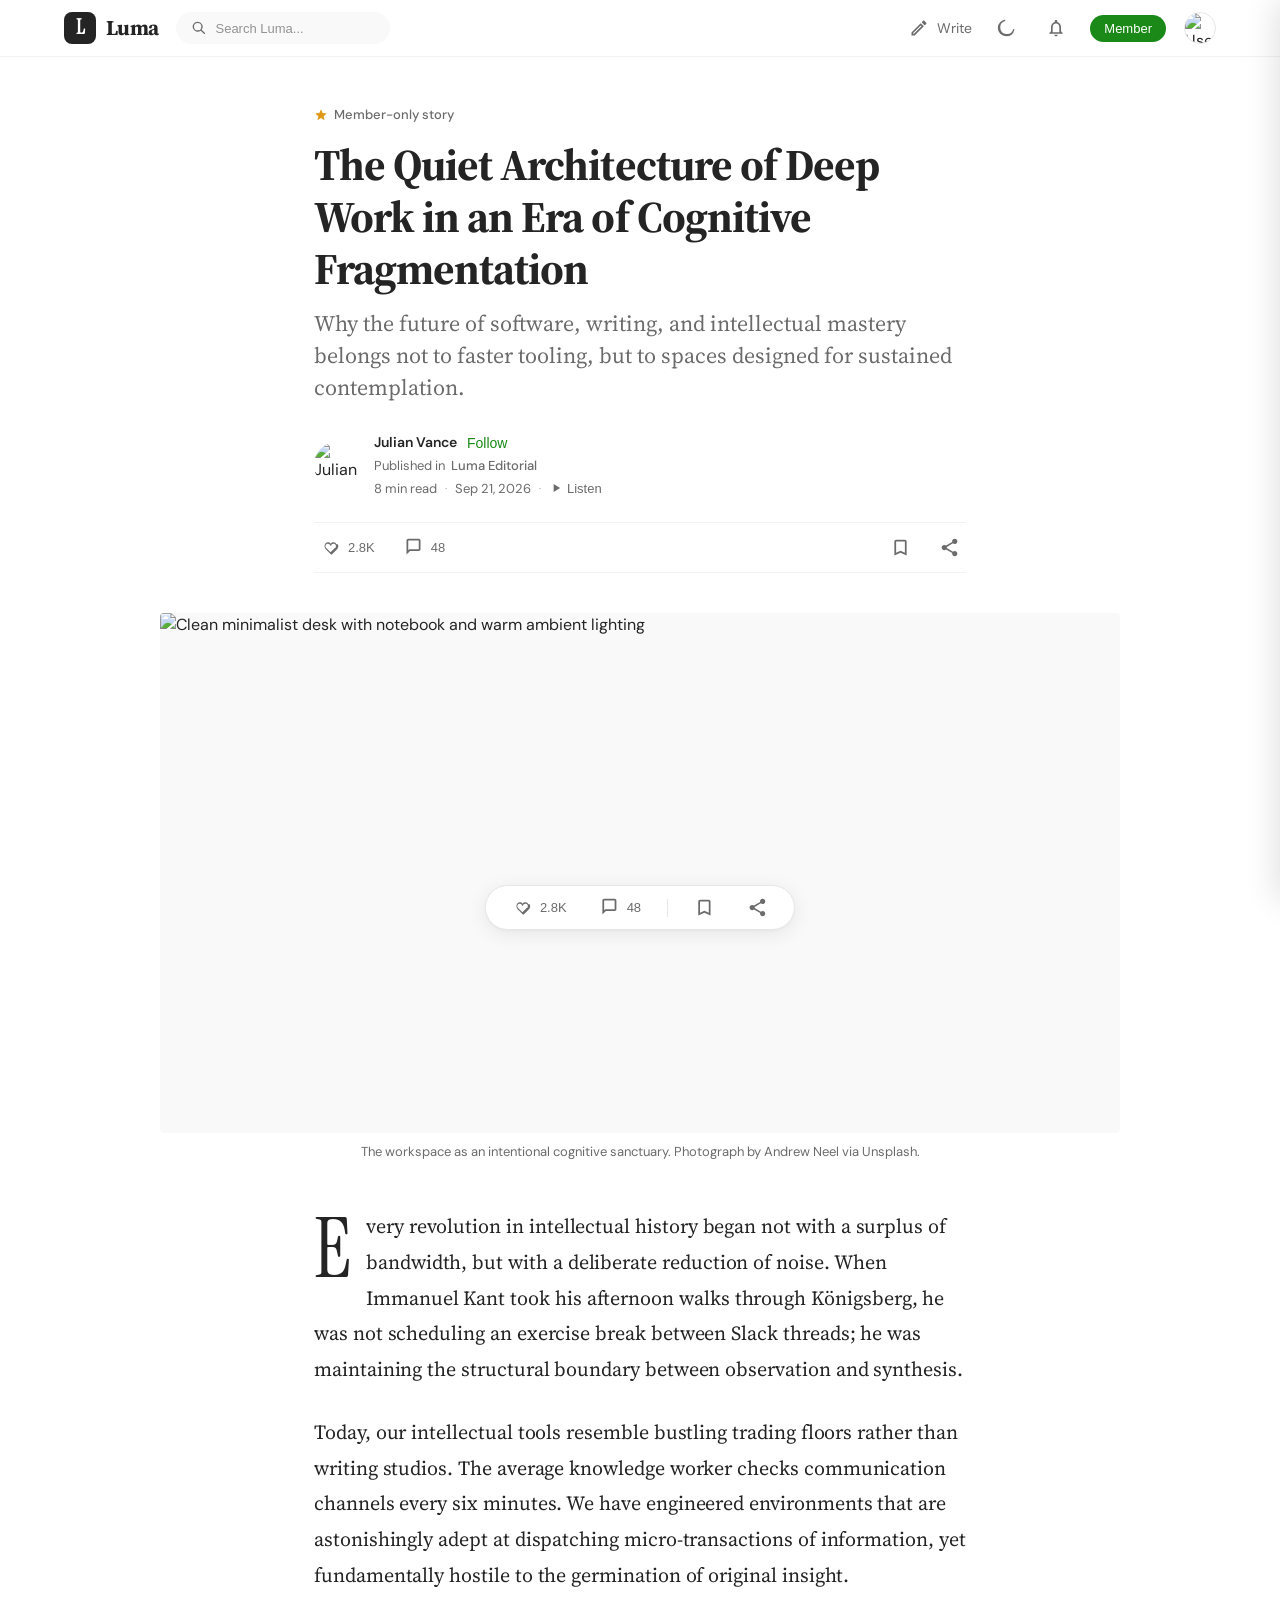
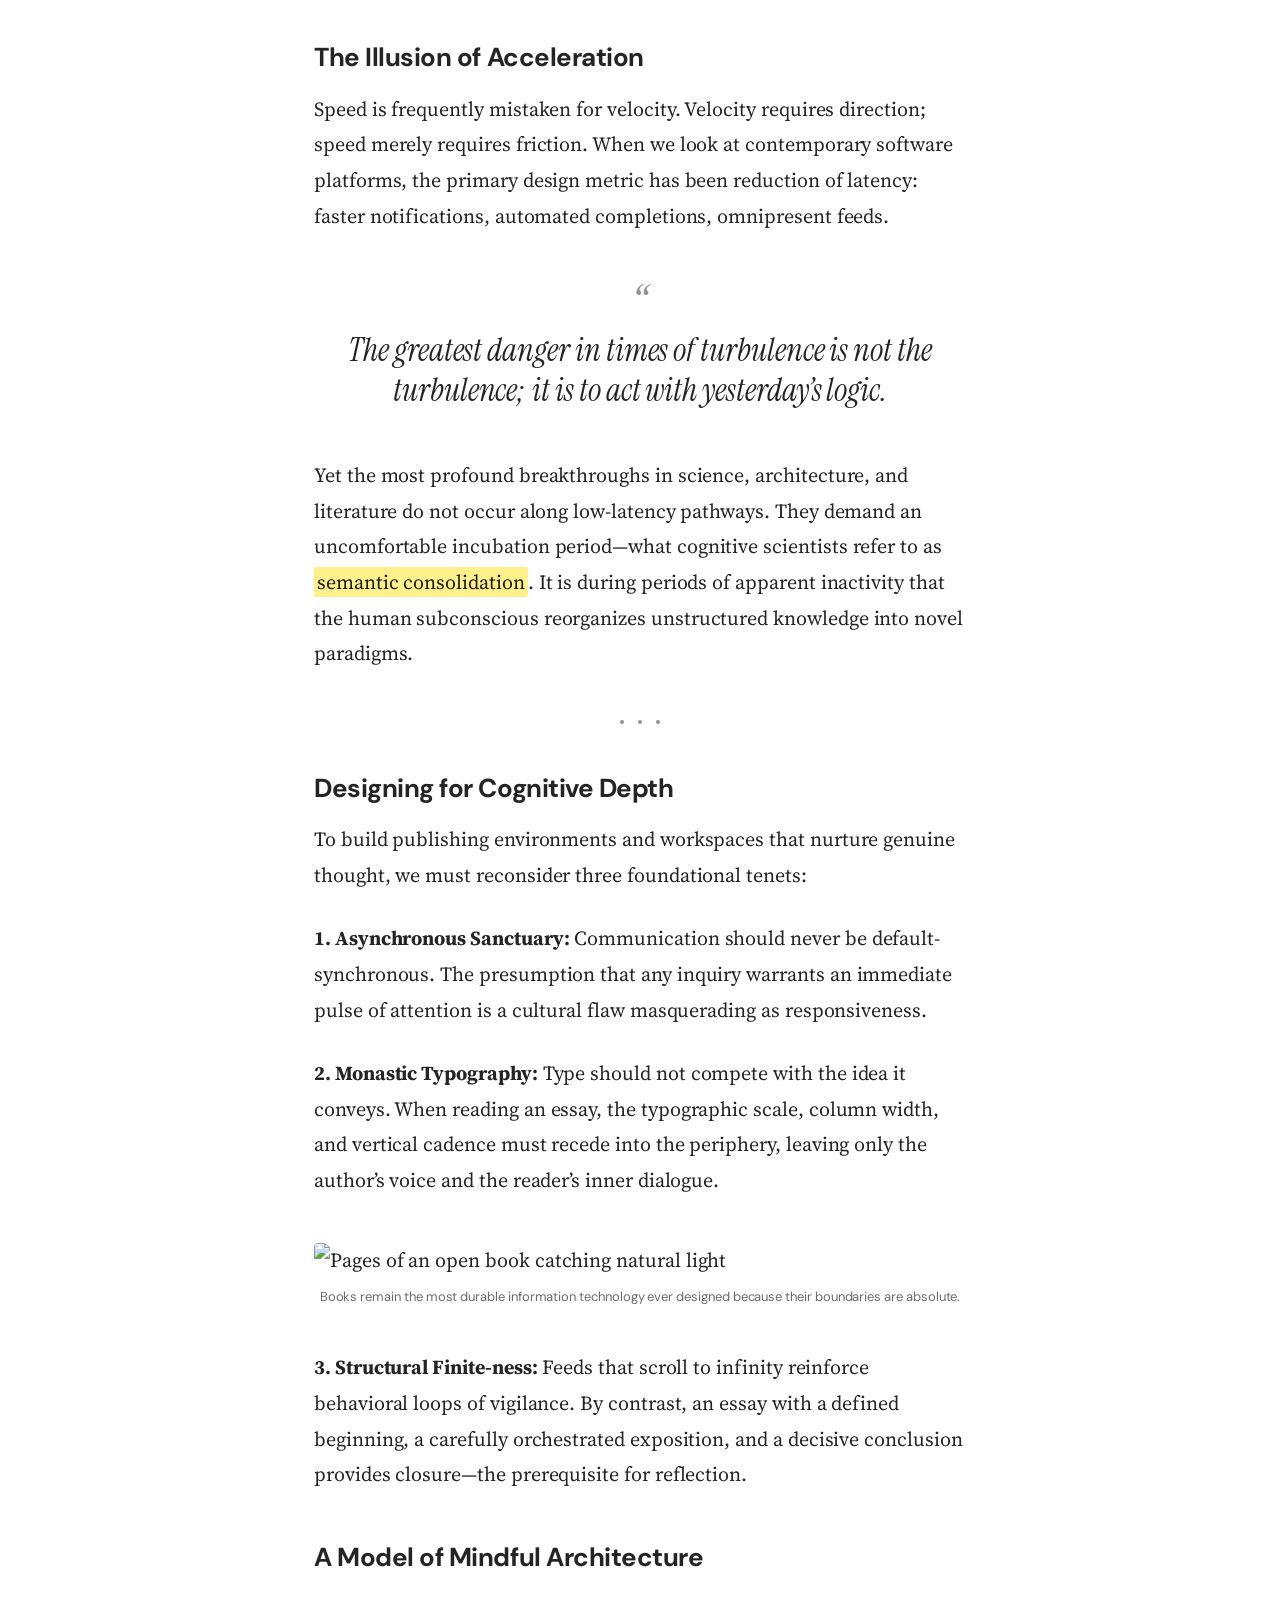
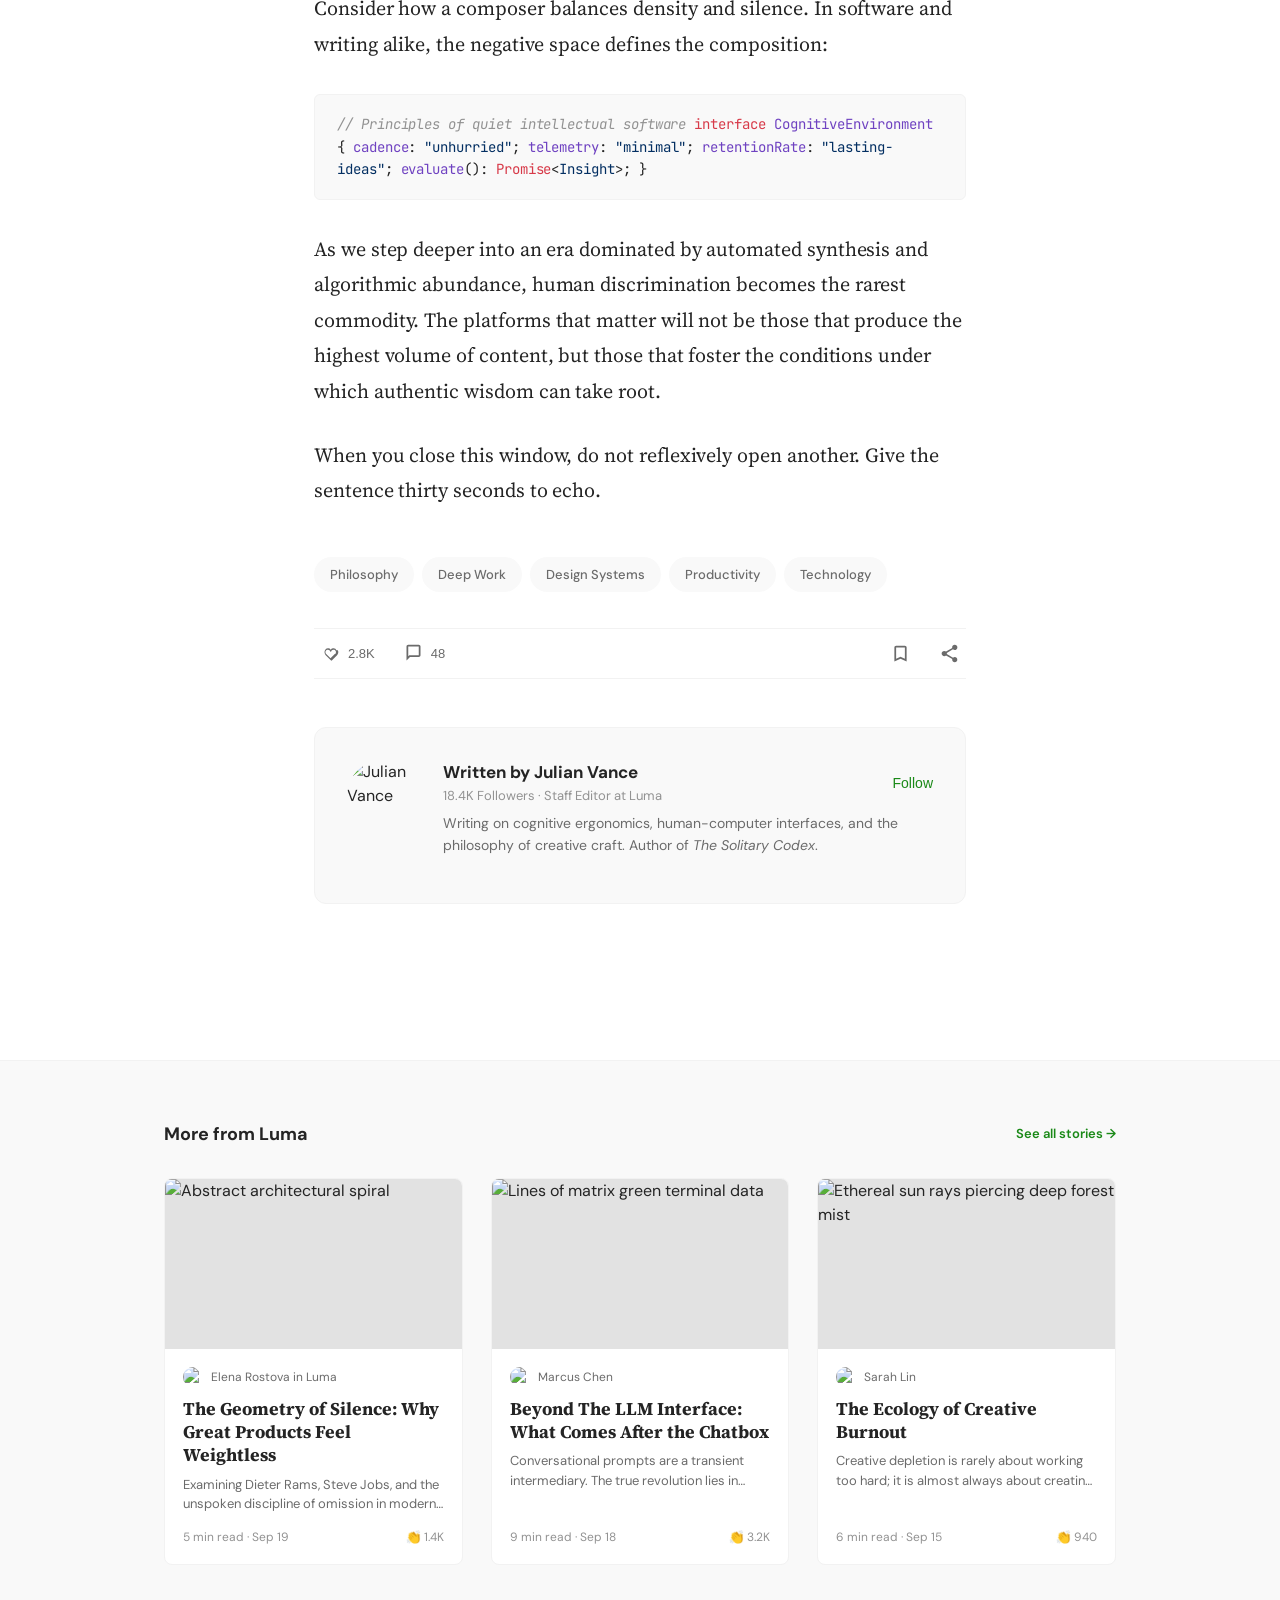
==== commit 53016ecd: "Add comment indicating author of HTML code" ====
--- a/content.html
+++ b/content.html
@@ -1,3 +1,5 @@
+<!--Html Code by ASISH-->
+
 <!DOCTYPE html>
 <html lang="en">
 <head>
